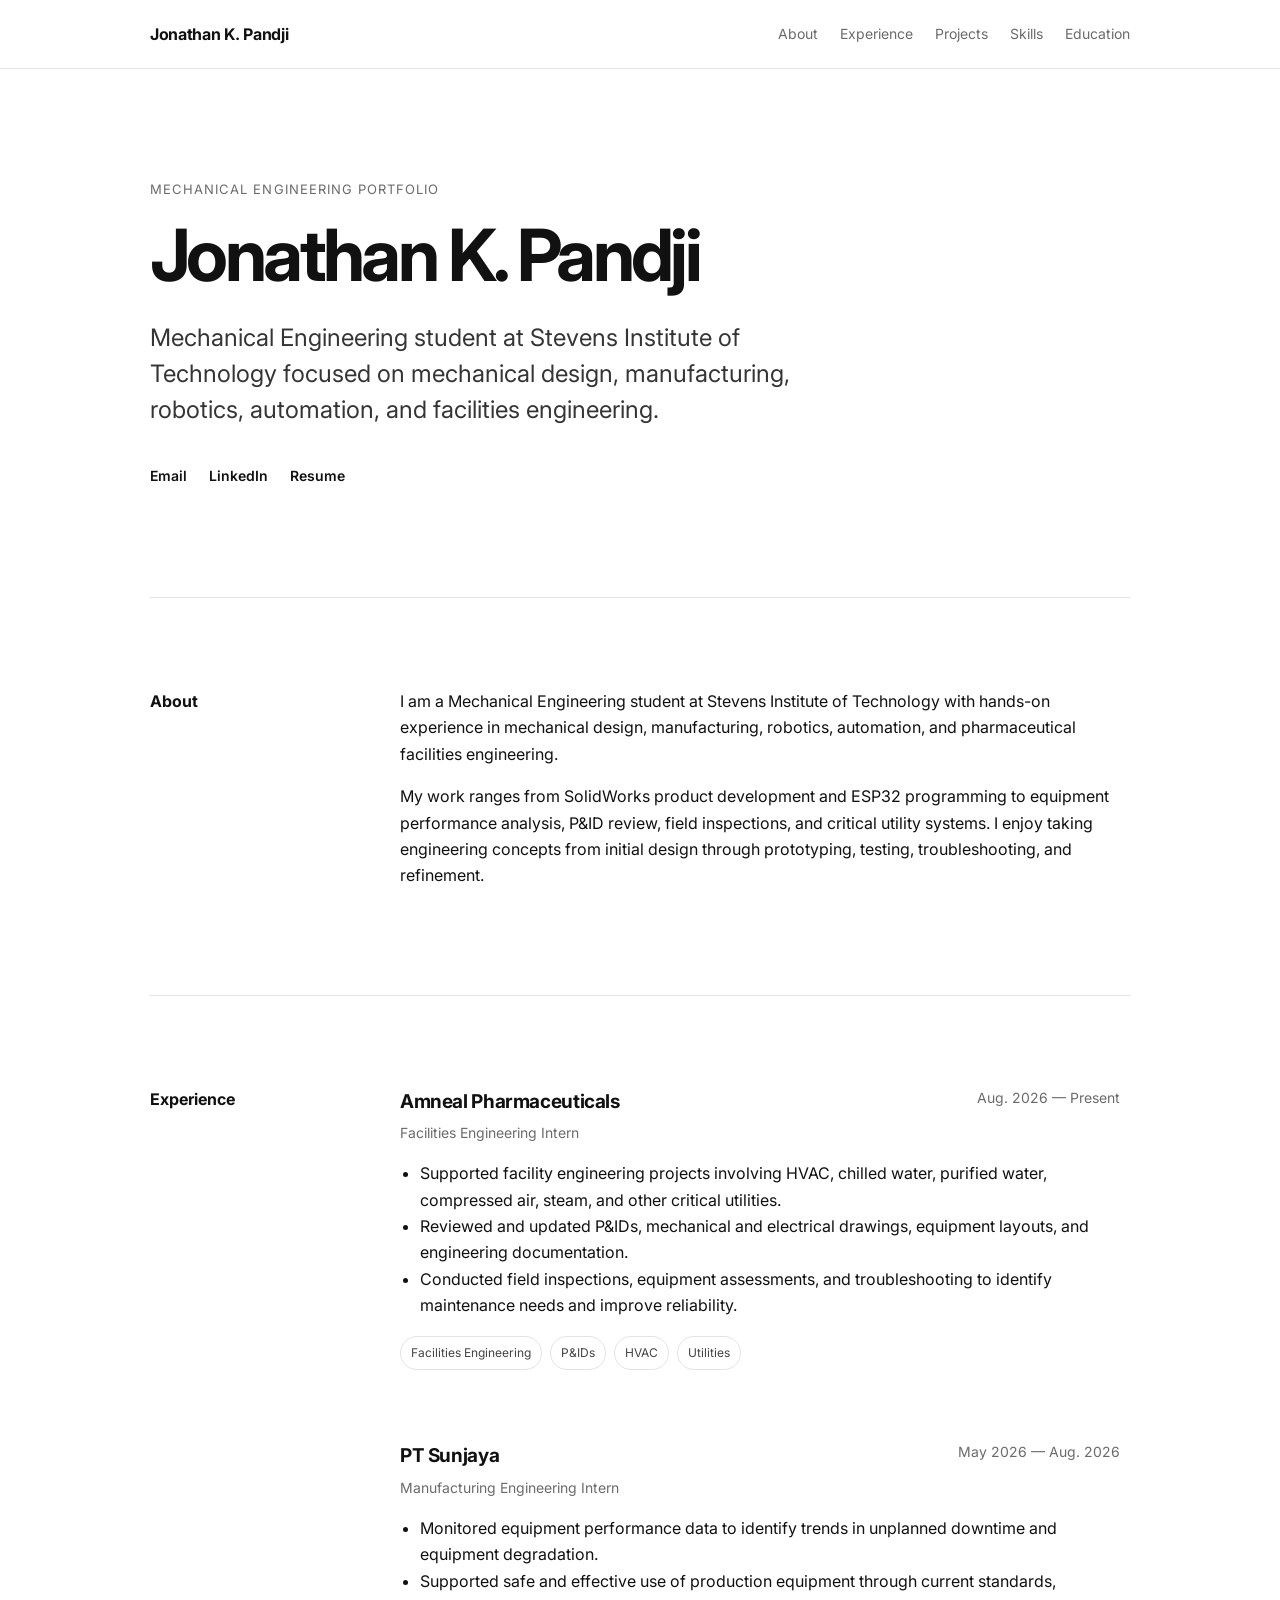
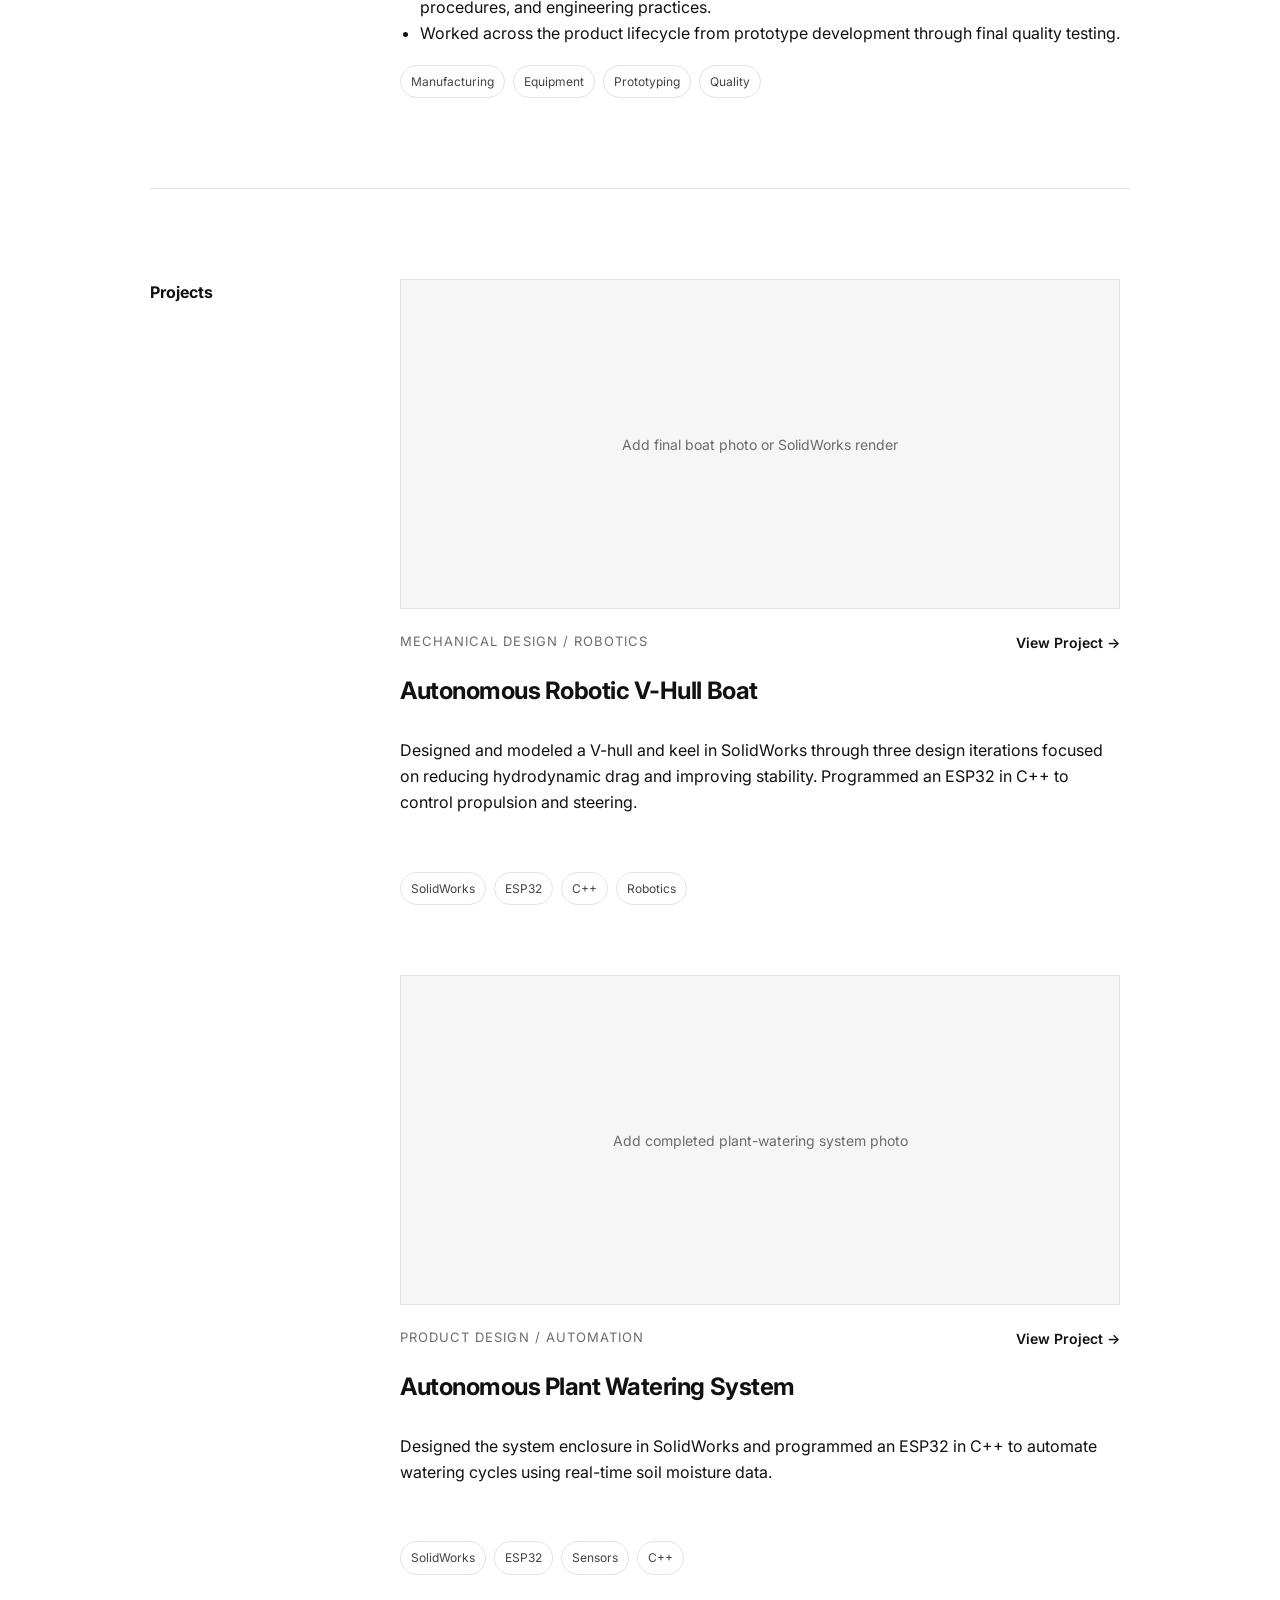
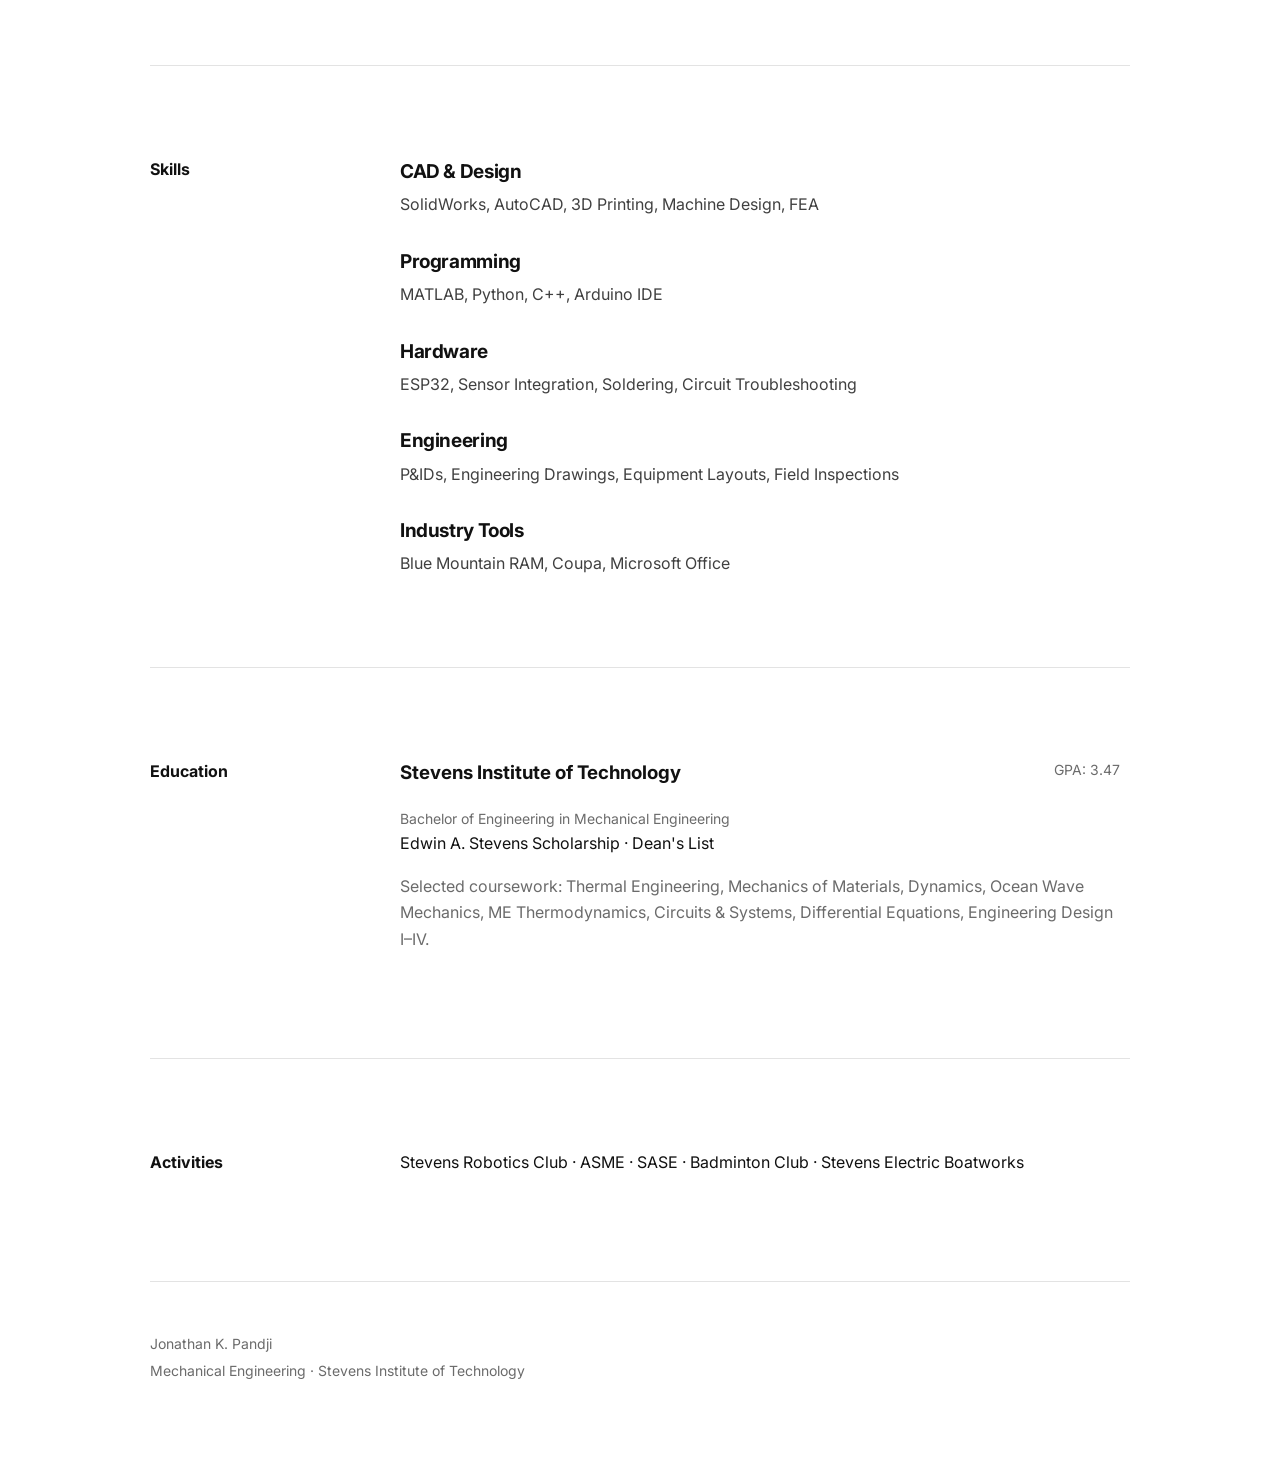
==== jonathan_portfolio_site/index.html @ e8191928 "Add files via upload" ====
<!DOCTYPE html>
<html lang="en">
<head>
  <meta charset="UTF-8" />
  <meta name="viewport" content="width=device-width, initial-scale=1.0" />
  <meta name="description" content="Jonathan K. Pandji — Mechanical Engineering Portfolio" />
  <title>Jonathan K. Pandji | Mechanical Engineering Portfolio</title>
  <link rel="preconnect" href="https://fonts.googleapis.com">
  <link rel="preconnect" href="https://fonts.gstatic.com" crossorigin>
  <link href="https://fonts.googleapis.com/css2?family=Inter:wght@400;500;600;700&display=swap" rel="stylesheet">
  <link rel="stylesheet" href="styles.css" />
</head>
<body>
  <header class="site-header">
    <div class="container header-inner">
      <a class="brand" href="#top">Jonathan K. Pandji</a>
      <nav class="nav" aria-label="Primary navigation">
        <a href="#about">About</a><a href="#experience">Experience</a><a href="#projects">Projects</a><a href="#skills">Skills</a><a href="#education">Education</a>
      </nav>
    </div>
  </header>

  <main id="top">
    <section class="hero container">
      <p class="eyebrow">Mechanical Engineering Portfolio</p>
      <h1>Jonathan K. Pandji</h1>
      <p class="hero-subtitle">Mechanical Engineering student at Stevens Institute of Technology focused on mechanical design, manufacturing, robotics, automation, and facilities engineering.</p>
      <div class="hero-links">
        <a href="mailto:jonathankpandji@gmail.com">Email</a>
        <a href="https://www.linkedin.com/in/jonathan-pandji-9b6p" target="_blank" rel="noreferrer">LinkedIn</a>
        <a href="assets/Jonathan_Pandji_Resume.pdf" target="_blank" rel="noreferrer">Resume</a>
      </div>
    </section>

    <section id="about" class="section container">
      <div class="section-grid">
        <h2>About</h2>
        <div class="section-content">
          <p>I am a Mechanical Engineering student at Stevens Institute of Technology with hands-on experience in mechanical design, manufacturing, robotics, automation, and pharmaceutical facilities engineering.</p>
          <p>My work ranges from SolidWorks product development and ESP32 programming to equipment performance analysis, P&amp;ID review, field inspections, and critical utility systems. I enjoy taking engineering concepts from initial design through prototyping, testing, troubleshooting, and refinement.</p>
        </div>
      </div>
    </section>

    <section id="experience" class="section container">
      <div class="section-grid">
        <h2>Experience</h2>
        <div class="section-content stack">
          <article class="entry">
            <div class="entry-header"><div><h3>Amneal Pharmaceuticals</h3><p class="entry-role">Facilities Engineering Intern</p></div><p class="entry-date">Aug. 2026 — Present</p></div>
            <ul><li>Supported facility engineering projects involving HVAC, chilled water, purified water, compressed air, steam, and other critical utilities.</li><li>Reviewed and updated P&amp;IDs, mechanical and electrical drawings, equipment layouts, and engineering documentation.</li><li>Conducted field inspections, equipment assessments, and troubleshooting to identify maintenance needs and improve reliability.</li></ul>
            <div class="tags"><span>Facilities Engineering</span><span>P&amp;IDs</span><span>HVAC</span><span>Utilities</span></div>
          </article>
          <article class="entry">
            <div class="entry-header"><div><h3>PT Sunjaya</h3><p class="entry-role">Manufacturing Engineering Intern</p></div><p class="entry-date">May 2026 — Aug. 2026</p></div>
            <ul><li>Monitored equipment performance data to identify trends in unplanned downtime and equipment degradation.</li><li>Supported safe and effective use of production equipment through current standards, procedures, and engineering practices.</li><li>Worked across the product lifecycle from prototype development through final quality testing.</li></ul>
            <div class="tags"><span>Manufacturing</span><span>Equipment</span><span>Prototyping</span><span>Quality</span></div>
          </article>
        </div>
      </div>
    </section>

    <section id="projects" class="section container">
      <div class="section-grid">
        <h2>Projects</h2>
        <div class="section-content stack">
          <article class="project-card">
            <a class="project-image" href="boat.html"><div class="image-placeholder">Add final boat photo or SolidWorks render</div></a>
            <div class="project-meta"><div><p class="project-type">Mechanical Design / Robotics</p><h3><a href="boat.html">Autonomous Robotic V-Hull Boat</a></h3></div><a class="arrow-link" href="boat.html">View Project →</a></div>
            <p>Designed and modeled a V-hull and keel in SolidWorks through three design iterations focused on reducing hydrodynamic drag and improving stability. Programmed an ESP32 in C++ to control propulsion and steering.</p>
            <div class="tags"><span>SolidWorks</span><span>ESP32</span><span>C++</span><span>Robotics</span></div>
          </article>

          <article class="project-card">
            <a class="project-image" href="plant-watering.html"><div class="image-placeholder">Add completed plant-watering system photo</div></a>
            <div class="project-meta"><div><p class="project-type">Product Design / Automation</p><h3><a href="plant-watering.html">Autonomous Plant Watering System</a></h3></div><a class="arrow-link" href="plant-watering.html">View Project →</a></div>
            <p>Designed the system enclosure in SolidWorks and programmed an ESP32 in C++ to automate watering cycles using real-time soil moisture data.</p>
            <div class="tags"><span>SolidWorks</span><span>ESP32</span><span>Sensors</span><span>C++</span></div>
          </article>
        </div>
      </div>
    </section>

    <section id="skills" class="section container">
      <div class="section-grid"><h2>Skills</h2><div class="section-content skills-list">
        <div><h3>CAD &amp; Design</h3><p>SolidWorks, AutoCAD, 3D Printing, Machine Design, FEA</p></div>
        <div><h3>Programming</h3><p>MATLAB, Python, C++, Arduino IDE</p></div>
        <div><h3>Hardware</h3><p>ESP32, Sensor Integration, Soldering, Circuit Troubleshooting</p></div>
        <div><h3>Engineering</h3><p>P&amp;IDs, Engineering Drawings, Equipment Layouts, Field Inspections</p></div>
        <div><h3>Industry Tools</h3><p>Blue Mountain RAM, Coupa, Microsoft Office</p></div>
      </div></div>
    </section>

    <section id="education" class="section container">
      <div class="section-grid"><h2>Education</h2><div class="section-content">
        <div class="entry-header"><div><h3>Stevens Institute of Technology</h3><p class="entry-role">Bachelor of Engineering in Mechanical Engineering</p></div><p class="entry-date">GPA: 3.47</p></div>
        <p>Edwin A. Stevens Scholarship · Dean's List</p>
        <p class="muted">Selected coursework: Thermal Engineering, Mechanics of Materials, Dynamics, Ocean Wave Mechanics, ME Thermodynamics, Circuits &amp; Systems, Differential Equations, Engineering Design I–IV.</p>
      </div></div>
    </section>

    <section class="section container"><div class="section-grid"><h2>Activities</h2><div class="section-content"><p>Stevens Robotics Club · ASME · SASE · Badminton Club · Stevens Electric Boatworks</p></div></div></section>
  </main>

  <footer class="footer container"><p>Jonathan K. Pandji</p><p>Mechanical Engineering · Stevens Institute of Technology</p></footer>
</body>
</html>
---- jonathan_portfolio_site/styles.css ----
:root{--bg:#fff;--text:#111;--muted:#6b6b6b;--line:#e3e3e3;--soft:#f6f6f6;--max:980px}*{box-sizing:border-box}html{scroll-behavior:smooth}body{margin:0;background:var(--bg);color:var(--text);font-family:"Inter",Arial,Helvetica,sans-serif;line-height:1.65;font-size:16px}a{color:inherit;text-decoration:none}a:hover{opacity:.6}.container{width:min(calc(100% - 40px),var(--max));margin-inline:auto}.site-header{position:sticky;top:0;z-index:10;background:rgba(255,255,255,.94);backdrop-filter:blur(10px);border-bottom:1px solid var(--line)}.header-inner{min-height:68px;display:flex;justify-content:space-between;align-items:center;gap:24px}.brand{font-weight:700;letter-spacing:-.02em}.nav{display:flex;gap:22px;flex-wrap:wrap;font-size:14px;color:var(--muted)}.hero,.project-hero{padding-top:110px;padding-bottom:110px;border-bottom:1px solid var(--line)}.eyebrow,.project-type{font-size:13px;text-transform:uppercase;letter-spacing:.08em;color:var(--muted);margin:0 0 18px}h1,h2,h3,p{margin-top:0}h1{max-width:760px;font-size:clamp(42px,7vw,72px);line-height:1.02;letter-spacing:-.05em;margin-bottom:28px}.hero-subtitle{max-width:720px;font-size:clamp(18px,2.5vw,24px);line-height:1.5;color:#353535}.hero-links{display:flex;gap:22px;margin-top:36px;font-size:14px;font-weight:600}.section{padding:90px 0;border-bottom:1px solid var(--line)}.section-grid,.case-grid{display:grid;grid-template-columns:180px 1fr;gap:70px}.section-grid>h2,.case-grid>h2{font-size:16px;margin:0}.section-content{max-width:720px}.stack{display:grid;gap:70px}.entry-header,.project-meta{display:flex;justify-content:space-between;gap:24px;align-items:flex-start}.entry h3,.project-card h3,.skills-list h3{margin-bottom:4px;font-size:19px;letter-spacing:-.02em}.entry-role,.entry-date,.muted{color:var(--muted)}.entry-role,.entry-date{margin-bottom:0;font-size:14px}.entry ul{padding-left:20px}.tags{display:flex;flex-wrap:wrap;gap:8px;margin-top:18px}.tags span{border:1px solid var(--line);padding:6px 10px;border-radius:999px;font-size:12px;color:#444}.project-card{display:grid;gap:22px}.image-placeholder{min-height:330px;background:var(--soft);border:1px solid var(--line);display:grid;place-items:center;text-align:center;padding:32px;color:var(--muted);font-size:14px}.image-placeholder.large{min-height:460px}.project-meta h3{font-size:24px}.arrow-link{font-size:14px;font-weight:600;white-space:nowrap}.skills-list{display:grid;gap:28px}.skills-list p{color:#404040;margin-bottom:0}.case-section{padding:60px 0 20px}.case-grid{padding:80px 0;border-bottom:1px solid var(--line)}.case-grid>div{max-width:720px}.case-grid ul{padding-left:20px}.two-col-list{display:grid;grid-template-columns:1fr 1fr;gap:0 30px}.two-col-list p{border-top:1px solid var(--line);padding:14px 0;margin:0}.flow{border:1px solid var(--line);background:var(--soft);padding:28px;text-align:center;font-weight:600;margin-bottom:24px}.footer{padding:50px 0 70px;color:var(--muted);font-size:14px}.footer p{margin-bottom:4px}@media(max-width:760px){.header-inner{align-items:flex-start;flex-direction:column;padding:18px 0}.nav{gap:14px}.hero,.project-hero{padding:72px 0}.section,.case-grid{padding:60px 0}.section-grid,.case-grid{grid-template-columns:1fr;gap:26px}.entry-header,.project-meta{flex-direction:column;gap:8px}.two-col-list{grid-template-columns:1fr}.image-placeholder{min-height:230px}.image-placeholder.large{min-height:300px}}
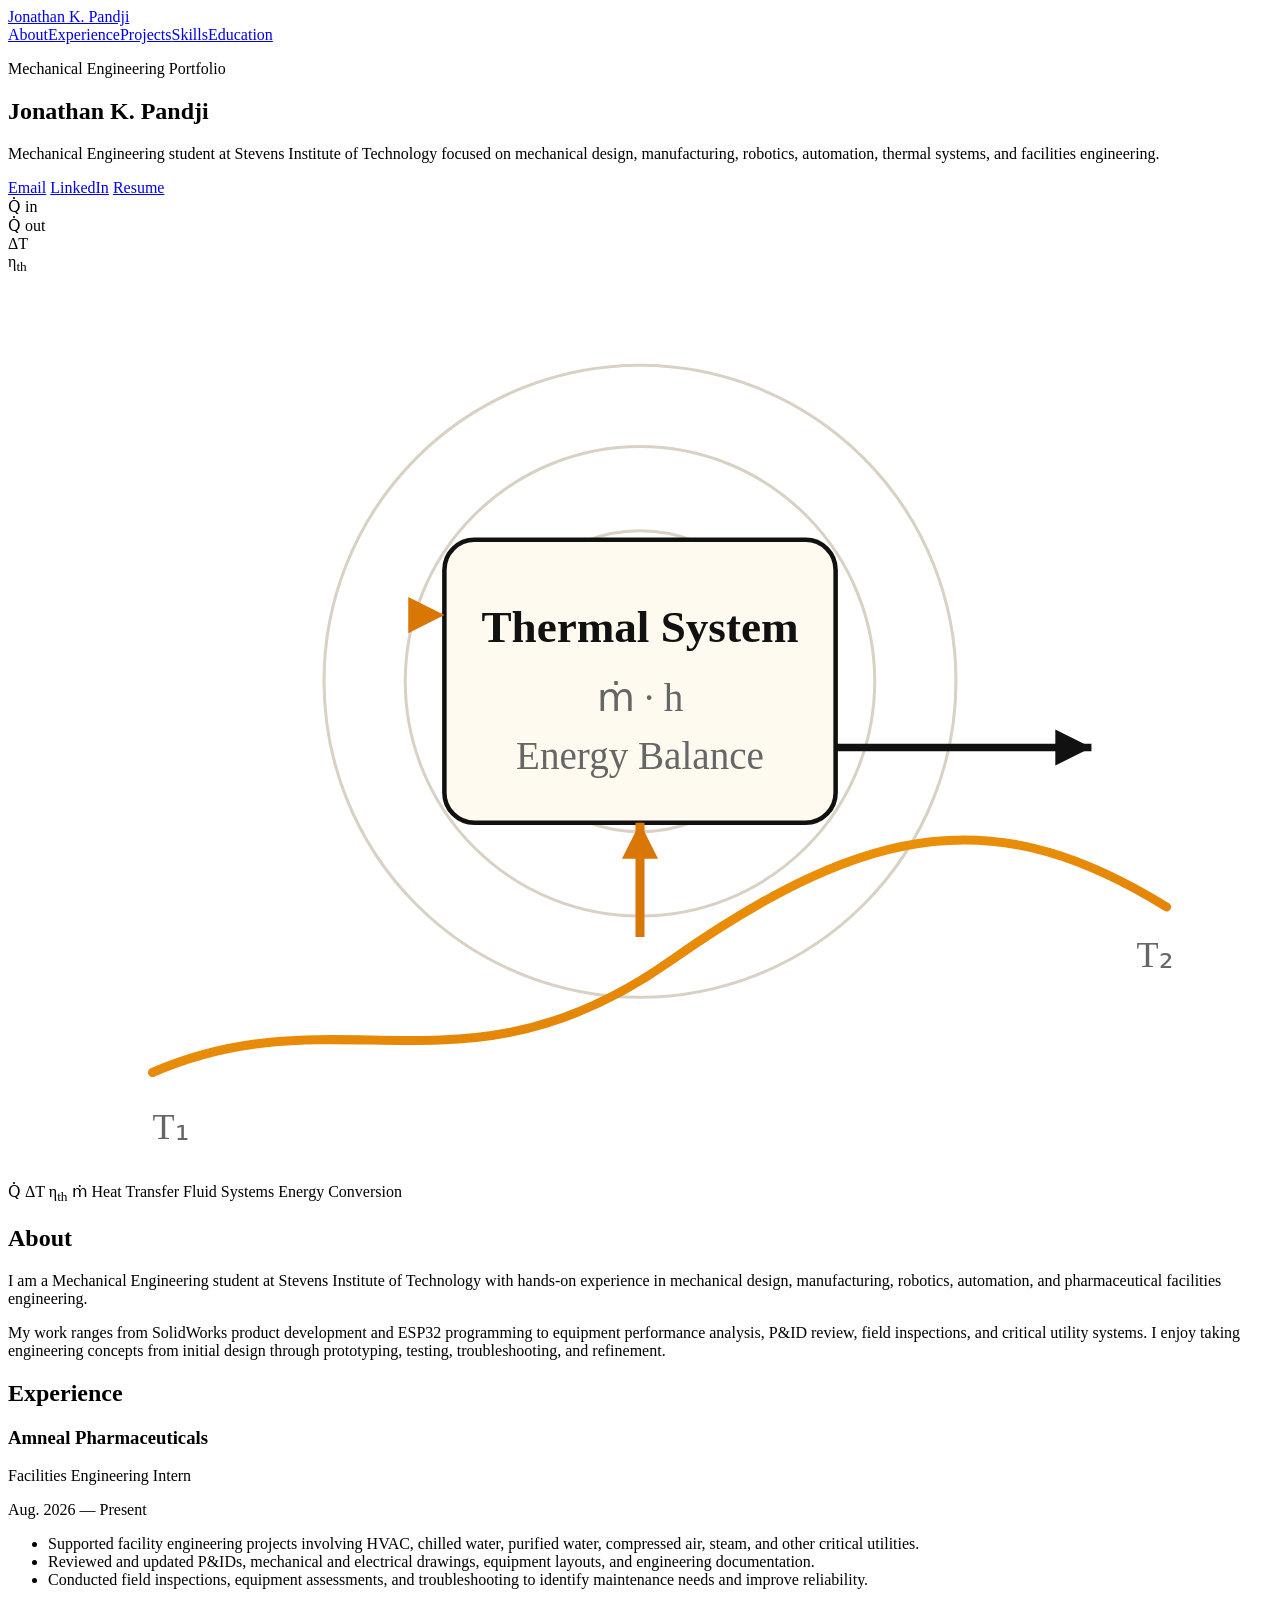
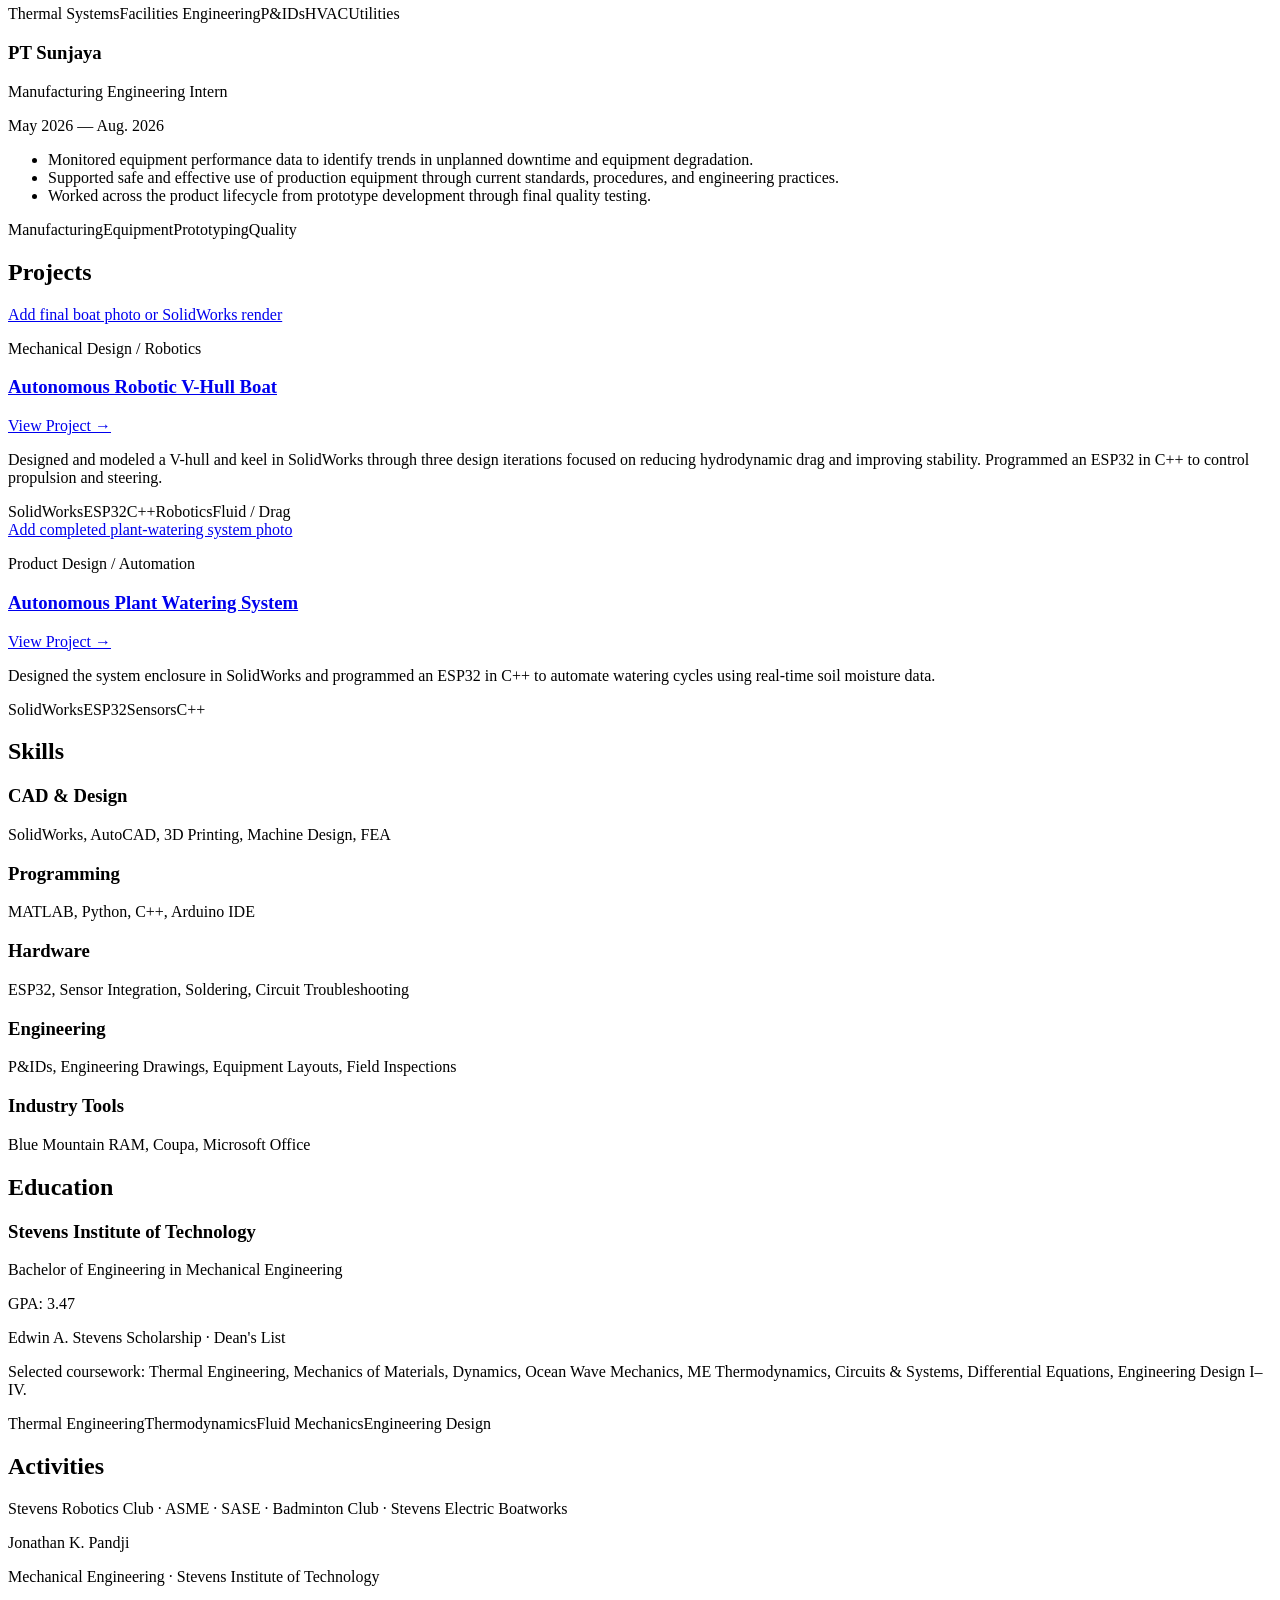
==== commit 86028e9d: "Rename thermal_index.html to index.html" ====
--- a/jonathan_portfolio_site/index.html
+++ b/jonathan_portfolio_site/index.html
@@ -21,16 +21,72 @@
   </header>
 
   <main id="top">
-    <section class="hero container">
-      <p class="eyebrow">Mechanical Engineering Portfolio</p>
-      <h1>Jonathan K. Pandji</h1>
-      <p class="hero-subtitle">Mechanical Engineering student at Stevens Institute of Technology focused on mechanical design, manufacturing, robotics, automation, and facilities engineering.</p>
-      <div class="hero-links">
-        <a href="mailto:jonathankpandji@gmail.com">Email</a>
-        <a href="https://www.linkedin.com/in/jonathan-pandji-9b6p" target="_blank" rel="noreferrer">LinkedIn</a>
-        <a href="assets/Jonathan_Pandji_Resume.pdf" target="_blank" rel="noreferrer">Resume</a>
+    <section class="hero">
+      <div class="container hero-grid">
+        <div class="hero-copy">
+          <p class="eyebrow">Mechanical Engineering Portfolio</p>
+          <h1>Jonathan K. Pandji</h1>
+          <p class="hero-subtitle">Mechanical Engineering student at Stevens Institute of Technology focused on mechanical design, manufacturing, robotics, automation, thermal systems, and facilities engineering.</p>
+          <div class="hero-links">
+            <a href="mailto:jonathankpandji@gmail.com">Email</a>
+            <a href="https://www.linkedin.com/in/jonathan-pandji-9b6p" target="_blank" rel="noreferrer">LinkedIn</a>
+            <a href="assets/Jonathan_Pandji_Resume.pdf" target="_blank" rel="noreferrer">Resume</a>
+          </div>
+        </div>
+
+        <div class="thermo-panel" aria-label="Thermodynamics inspired system diagram">
+          <div class="thermo-label thermo-qin">Q̇ in</div>
+          <div class="thermo-label thermo-qout">Q̇ out</div>
+          <div class="thermo-label thermo-dt">ΔT</div>
+          <div class="thermo-label thermo-eta">η<sub>th</sub></div>
+
+          <svg class="thermo-svg" viewBox="0 0 420 300" role="img" aria-label="Simplified thermal system energy flow">
+            <defs>
+              <linearGradient id="heatStroke" x1="0%" y1="0%" x2="100%" y2="100%">
+                <stop offset="0%" stop-color="#f59e0b"/>
+                <stop offset="100%" stop-color="#d97706"/>
+              </linearGradient>
+            </defs>
+
+            <circle cx="210" cy="135" r="105" fill="none" stroke="#d8d1c4" stroke-width="1"/>
+            <circle cx="210" cy="135" r="78" fill="none" stroke="#d8d1c4" stroke-width="1"/>
+            <circle cx="210" cy="135" r="50" fill="none" stroke="#d8d1c4" stroke-width="1"/>
+
+            <rect x="145" y="88" width="130" height="94" rx="10" fill="#fffaf0" stroke="#111111" stroke-width="1.5"/>
+
+            <line x1="55" y1="113" x2="145" y2="113" stroke="url(#heatStroke)" stroke-width="3"/>
+            <polygon points="145,113 133,107 133,119" fill="#d97706"/>
+
+            <line x1="275" y1="157" x2="360" y2="157" stroke="#111111" stroke-width="2.5"/>
+            <polygon points="360,157 348,151 348,163" fill="#111111"/>
+
+            <line x1="210" y1="220" x2="210" y2="182" stroke="#d97706" stroke-width="3"/>
+            <polygon points="210,182 204,194 216,194" fill="#d97706"/>
+
+            <text x="210" y="122" text-anchor="middle" font-size="15" fill="#111111" font-weight="700">Thermal System</text>
+            <text x="210" y="145" text-anchor="middle" font-size="13" fill="#666666">ṁ · h</text>
+            <text x="210" y="164" text-anchor="middle" font-size="13" fill="#666666">Energy Balance</text>
+
+            <path d="M48 265 C110 238, 152 276, 220 228 S330 176, 385 210"
+                  fill="none" stroke="url(#heatStroke)" stroke-width="3" stroke-linecap="round"/>
+            <text x="48" y="287" font-size="12" fill="#666666">T₁</text>
+            <text x="375" y="230" font-size="12" fill="#666666">T₂</text>
+          </svg>
+        </div>
       </div>
     </section>
+
+    <div class="thermo-strip">
+      <div class="container">
+        <span>Q̇</span>
+        <span>ΔT</span>
+        <span>η<sub>th</sub></span>
+        <span>ṁ</span>
+        <span>Heat Transfer</span>
+        <span>Fluid Systems</span>
+        <span>Energy Conversion</span>
+      </div>
+    </div>
 
     <section id="about" class="section container">
       <div class="section-grid">
@@ -49,7 +105,7 @@
           <article class="entry">
             <div class="entry-header"><div><h3>Amneal Pharmaceuticals</h3><p class="entry-role">Facilities Engineering Intern</p></div><p class="entry-date">Aug. 2026 — Present</p></div>
             <ul><li>Supported facility engineering projects involving HVAC, chilled water, purified water, compressed air, steam, and other critical utilities.</li><li>Reviewed and updated P&amp;IDs, mechanical and electrical drawings, equipment layouts, and engineering documentation.</li><li>Conducted field inspections, equipment assessments, and troubleshooting to identify maintenance needs and improve reliability.</li></ul>
-            <div class="tags"><span>Facilities Engineering</span><span>P&amp;IDs</span><span>HVAC</span><span>Utilities</span></div>
+            <div class="tags"><span class="accent-tag">Thermal Systems</span><span>Facilities Engineering</span><span>P&amp;IDs</span><span>HVAC</span><span>Utilities</span></div>
           </article>
           <article class="entry">
             <div class="entry-header"><div><h3>PT Sunjaya</h3><p class="entry-role">Manufacturing Engineering Intern</p></div><p class="entry-date">May 2026 — Aug. 2026</p></div>
@@ -68,7 +124,7 @@
             <a class="project-image" href="boat.html"><div class="image-placeholder">Add final boat photo or SolidWorks render</div></a>
             <div class="project-meta"><div><p class="project-type">Mechanical Design / Robotics</p><h3><a href="boat.html">Autonomous Robotic V-Hull Boat</a></h3></div><a class="arrow-link" href="boat.html">View Project →</a></div>
             <p>Designed and modeled a V-hull and keel in SolidWorks through three design iterations focused on reducing hydrodynamic drag and improving stability. Programmed an ESP32 in C++ to control propulsion and steering.</p>
-            <div class="tags"><span>SolidWorks</span><span>ESP32</span><span>C++</span><span>Robotics</span></div>
+            <div class="tags"><span>SolidWorks</span><span>ESP32</span><span>C++</span><span>Robotics</span><span class="accent-tag">Fluid / Drag</span></div>
           </article>
 
           <article class="project-card">
@@ -95,7 +151,7 @@
       <div class="section-grid"><h2>Education</h2><div class="section-content">
         <div class="entry-header"><div><h3>Stevens Institute of Technology</h3><p class="entry-role">Bachelor of Engineering in Mechanical Engineering</p></div><p class="entry-date">GPA: 3.47</p></div>
         <p>Edwin A. Stevens Scholarship · Dean's List</p>
-        <p class="muted">Selected coursework: Thermal Engineering, Mechanics of Materials, Dynamics, Ocean Wave Mechanics, ME Thermodynamics, Circuits &amp; Systems, Differential Equations, Engineering Design I–IV.</p>
+        <p class="muted">Selected coursework: Thermal Engineering, Mechanics of Materials, Dynamics, Ocean Wave Mechanics, ME Thermodynamics, Circuits &amp; Systems, Differential Equations, Engineering Design I–IV.</p><div class="tags"><span class="accent-tag">Thermal Engineering</span><span>Thermodynamics</span><span>Fluid Mechanics</span><span>Engineering Design</span></div>
       </div></div>
     </section>
 
